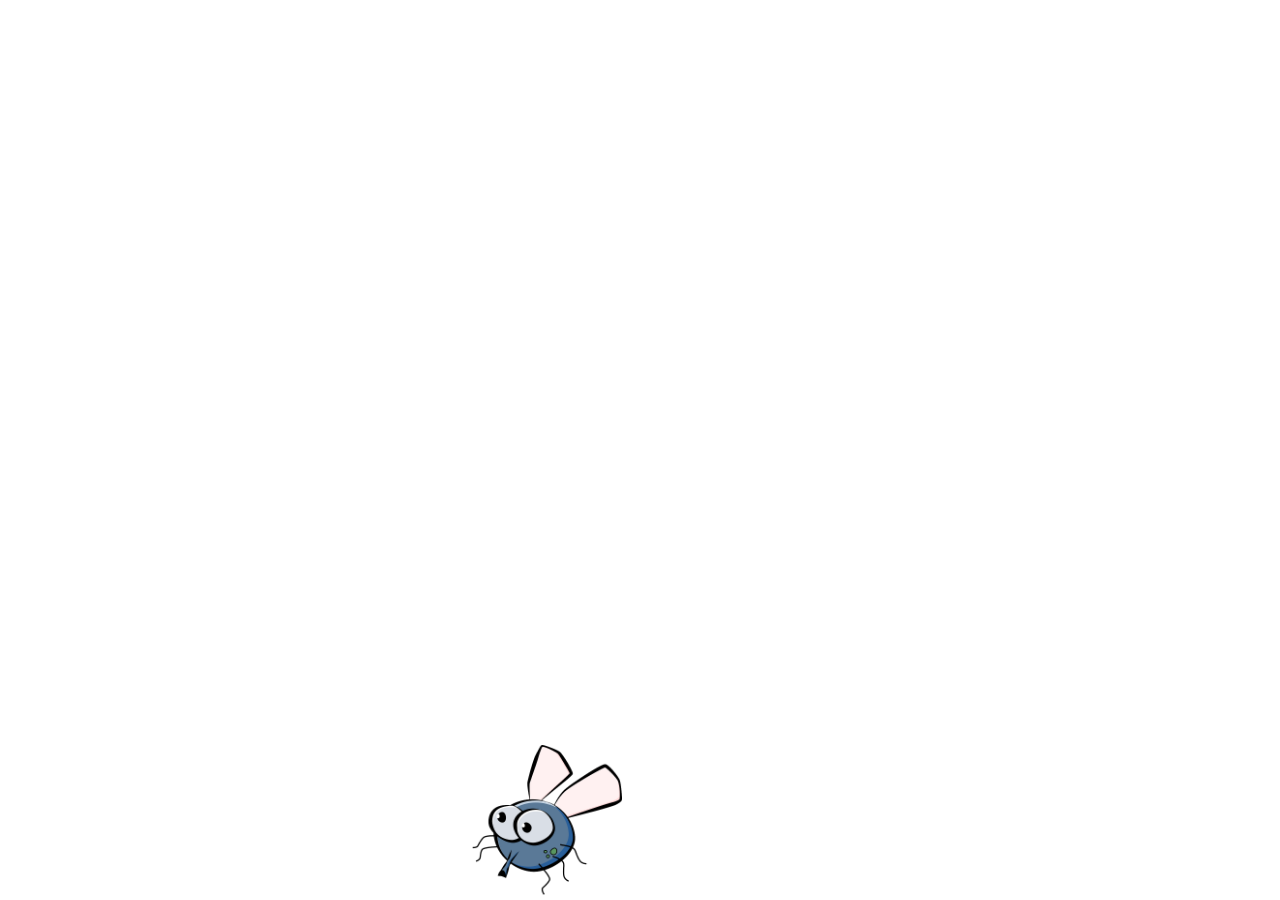
==== index.html @ 348431bb "Tamanho e posicionamento" ====
<!DOCTYPE html>
<html lang="pt-br">
<head>
    <meta charset="UTF-8">
    <meta name="viewport" content="width=device-width, initial-scale=1.0">
    <title>Document</title>
    <link rel="stylesheet" href="css/estilo.css">
</head>
<body onresize="ajustarTamanhoPalcoJogo()">
</body>
<script src="js/scripts.js"></script>
</html>
---- css/estilo.css ----
.mosquito1 {
    width: 50px;
    height: 50px;
}

.mosquito2 {
    width: 100px;
    height: 100px;
}

.mosquito3 {
    width: 150px;
    height: 150px;
}

.ladoA {
    transform: scaleX(1);
}

.ladoB {
    transform: scaleX(-1);
}
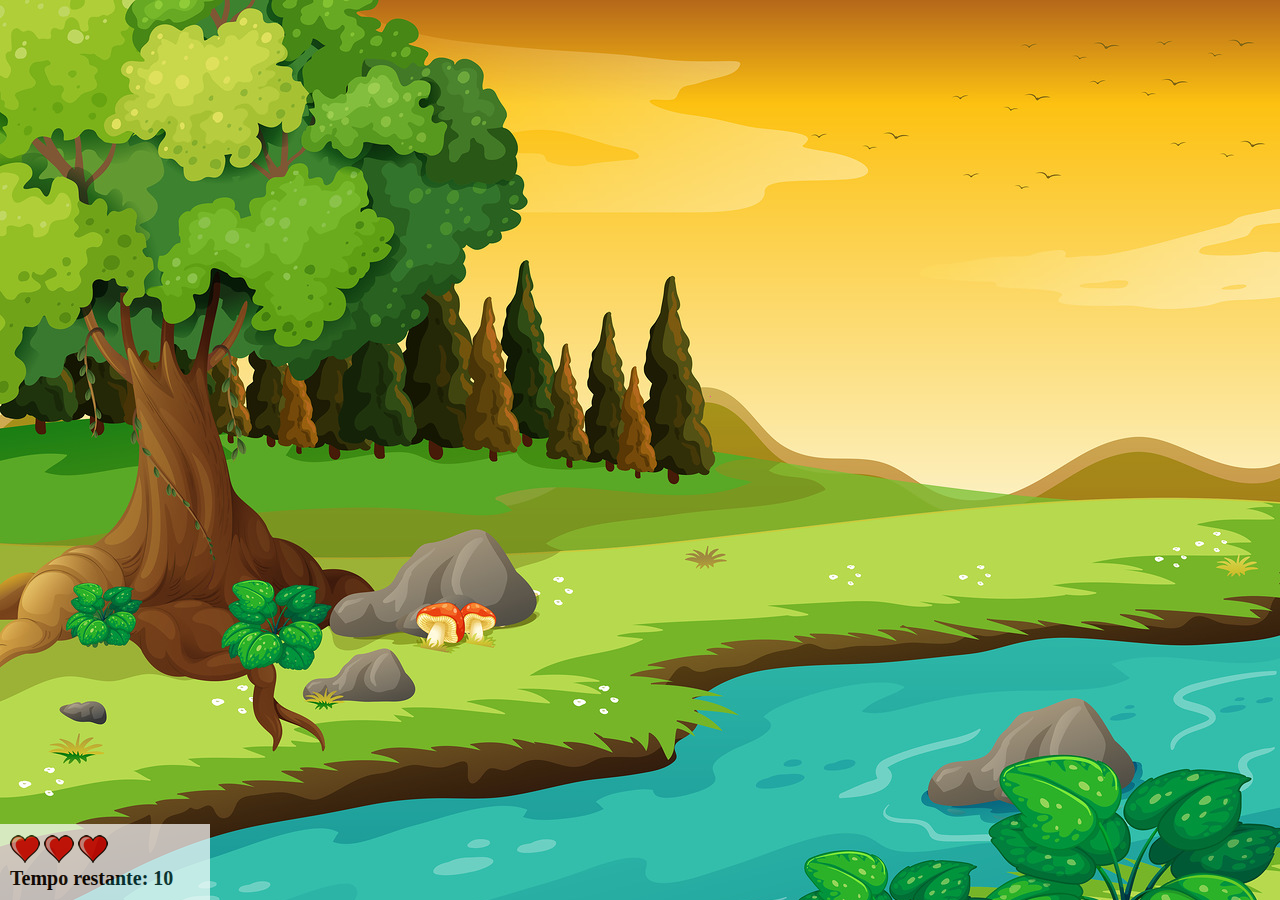
==== commit 562d1923: "Funções de derrota e vitória." ====
--- a/index.html
+++ b/index.html
@@ -3,10 +3,20 @@
 <head>
     <meta charset="UTF-8">
     <meta name="viewport" content="width=device-width, initial-scale=1.0">
-    <title>Document</title>
+    <title>Mate a mosca</title>
     <link rel="stylesheet" href="css/estilo.css">
 </head>
 <body onresize="ajustarTamanhoPalcoJogo()">
+    <div class="painel">
+        <div class="vidas">
+            <img id="vida1" src="imagens/coracao_cheio.png" alt="">
+            <img id="vida2" src="imagens/coracao_cheio.png" alt="">
+            <img id="vida3" src="imagens/coracao_cheio.png" alt="">
+        </div>
+        <div class="cronometro">
+            Tempo restante: <span id="tempo"></span>
+        </div>
+    </div>
 </body>
 <script src="js/scripts.js"></script>
 </html>--- a/css/estilo.css
+++ b/css/estilo.css
@@ -1,3 +1,8 @@
+body {
+    background-image: url('../imagens/bg.jpg');
+    background-repeat:repeat-x;
+}
+
 .mosquito1 {
     width: 50px;
     height: 50px;
@@ -19,4 +24,25 @@
 
 .ladoB {
     transform: scaleX(-1);
+}
+
+.painel {
+    position: absolute;
+    left: 0px;
+    width: 190px;
+    padding: 10px;
+    bottom: 0px;
+    border-top: solid 1px #fff;
+    background-color: #fff;
+    opacity: 0.7;
+}
+
+.vidas {
+    float: left;
+}
+
+.cronometro {
+    float: left;
+    font-size: 20px;
+    font-weight: bold;
 }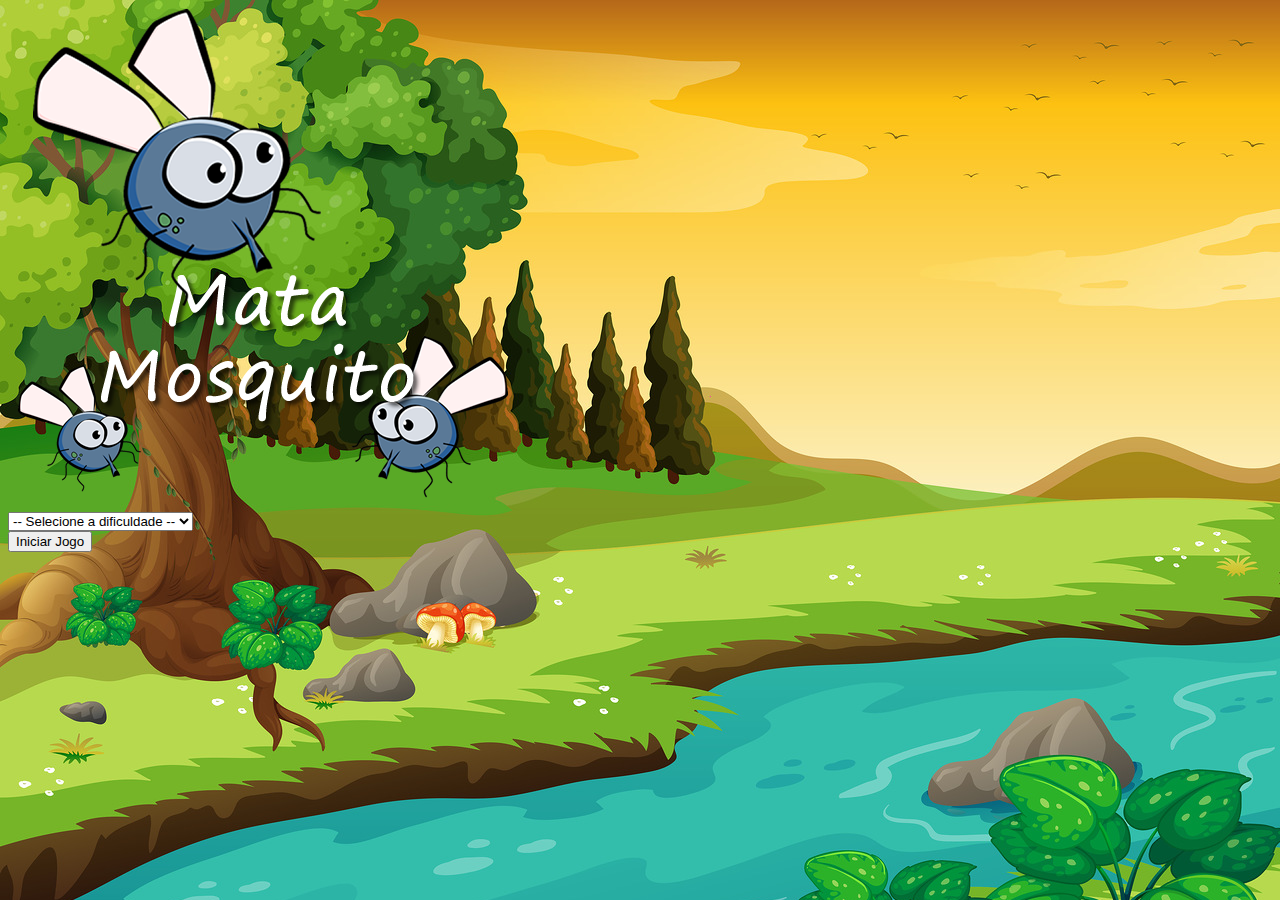
==== commit 69d26644: "Finalização do projeto" ====
--- a/index.html
+++ b/index.html
@@ -3,20 +3,51 @@
 <head>
     <meta charset="UTF-8">
     <meta name="viewport" content="width=device-width, initial-scale=1.0">
-    <title>Mate a mosca</title>
+    <link href="https://cdn.jsdelivr.net/npm/bootstrap@5.3.2/dist/css/bootstrap.min.css" rel="stylesheet" integrity="sha384-T3c6CoIi6uLrA9TneNEoa7RxnatzjcDSCmG1MXxSR1GAsXEV/Dwwykc2MPK8M2HN" crossorigin="anonymous">
     <link rel="stylesheet" href="css/estilo.css">
+    <title>Menu do Jogo</title>
 </head>
-<body onresize="ajustarTamanhoPalcoJogo()">
-    <div class="painel">
-        <div class="vidas">
-            <img id="vida1" src="imagens/coracao_cheio.png" alt="">
-            <img id="vida2" src="imagens/coracao_cheio.png" alt="">
-            <img id="vida3" src="imagens/coracao_cheio.png" alt="">
+<body>
+    <div class="container">
+        <div class="row">
+            <div class="col">
+                <div class="d-flex justify-content-center">
+                    <img src="imagens/game.png" alt="">
+                </div>
+            </div>
         </div>
-        <div class="cronometro">
-            Tempo restante: <span id="tempo"></span>
+        <div class="row">
+            <div class="col">
+                <div class="d-flex justify-content-center">
+                    <div class="mb-2">
+                        <select class="form-control" id="nivel">
+                            <option value="">-- Selecione a dificuldade --</option>
+                            <option value="normal">Normal</option>
+                            <option value="dificil">Difícil</option>
+                            <option value="chucknorris">Chuck Norris</option>
+                        </select>
+                    </div>
+                </div>
+            </div>
+        </div>
+        <div class="row">
+            <div class="col">
+                <div class="d-flex justify-content-center">
+                    <button type="button" class="btn btn-danger btn-lg" onclick="iniciarJogo()">Iniciar Jogo</button>
+                </div>
+            </div>
         </div>
     </div>
+    <script>
+        function iniciarJogo() {
+            var nivel = document.getElementById('nivel').value
+            if(nivel === '') {
+                alert('Selecione uma dificuldade')
+                return false
+            }
+
+            window.location.href = "app.html?" + nivel
+        }
+    </script>
 </body>
-<script src="js/scripts.js"></script>
 </html>--- a/css/estilo.css
+++ b/css/estilo.css
@@ -1,6 +1,11 @@
+html {
+    cursor: url('../imagens/mata_mosca.png') 30 30, auto;
+}
+
 body {
     background-image: url('../imagens/bg.jpg');
-    background-repeat:repeat-x;
+    background-repeat: no-repeat;
+    background-size: 100%;
 }
 
 .mosquito1 {
